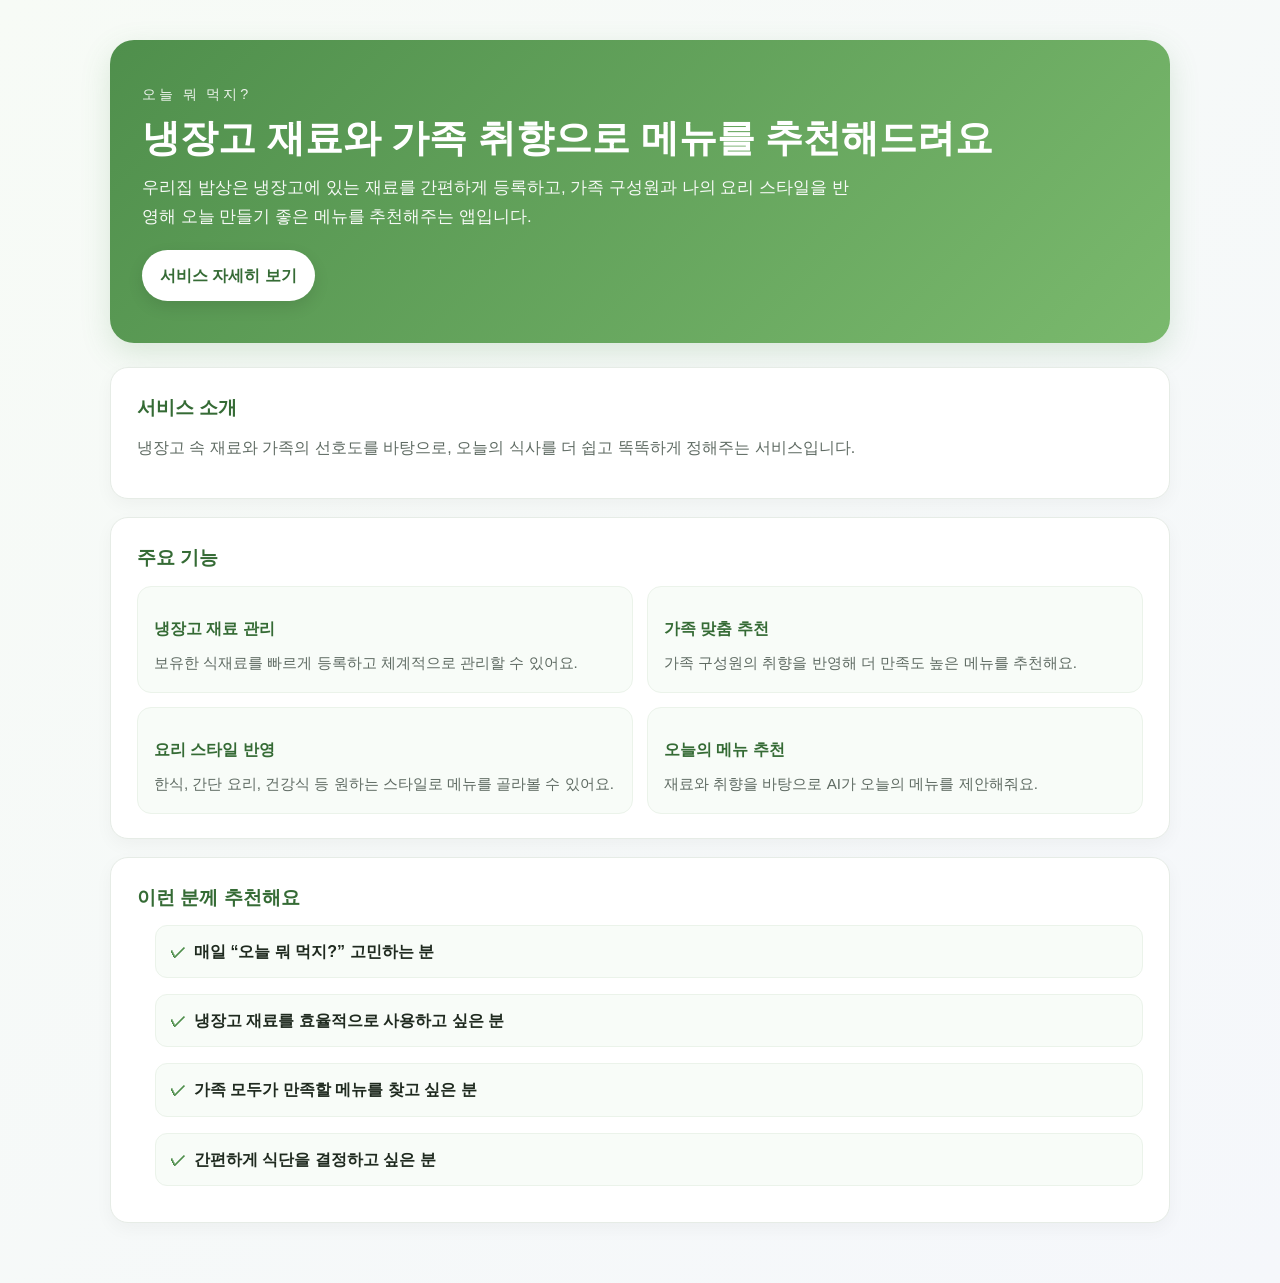
==== todaymenu/index.html @ 102089a0 "홈페이지" ====
<!DOCTYPE html>
<html lang="ko">
  <head>
    <meta charset="UTF-8" />
    <meta name="viewport" content="width=device-width, initial-scale=1.0" />
    <title>우리집 밥상</title>
    <link rel="stylesheet" href="support.css" />
  </head>
  <body>
    <main class="page">
      <section class="hero">
        <p class="eyebrow">오늘 뭐 먹지?</p>
        <h1>냉장고 재료와 가족 취향으로 메뉴를 추천해드려요</h1>
        <p class="sub">
          우리집 밥상은 냉장고에 있는 재료를 간편하게 등록하고, 가족 구성원과 나의 요리 스타일을 반영해 오늘 만들기 좋은 메뉴를 추천해주는 앱입니다.
        </p>
        <a class="button" href="#services">서비스 자세히 보기</a>
      </section>

      <div class="content">
        <section class="card" id="services">
          <h2>서비스 소개</h2>
          <p>
            냉장고 속 재료와 가족의 선호도를 바탕으로, 오늘의 식사를 더 쉽고 똑똑하게 정해주는 서비스입니다.
          </p>
        </section>

        <section class="card">
          <h2>주요 기능</h2>
          <div class="feature-grid">
            <article class="feature-item">
              <h3>냉장고 재료 관리</h3>
              <p>보유한 식재료를 빠르게 등록하고 체계적으로 관리할 수 있어요.</p>
            </article>
            <article class="feature-item">
              <h3>가족 맞춤 추천</h3>
              <p>가족 구성원의 취향을 반영해 더 만족도 높은 메뉴를 추천해요.</p>
            </article>
            <article class="feature-item">
              <h3>요리 스타일 반영</h3>
              <p>한식, 간단 요리, 건강식 등 원하는 스타일로 메뉴를 골라볼 수 있어요.</p>
            </article>
            <article class="feature-item">
              <h3>오늘의 메뉴 추천</h3>
              <p>재료와 취향을 바탕으로 AI가 오늘의 메뉴를 제안해줘요.</p>
            </article>
          </div>
        </section>

        <section class="card">
          <h2>이런 분께 추천해요</h2>
          <ul class="check-list">
            <li>매일 “오늘 뭐 먹지?” 고민하는 분</li>
            <li>냉장고 재료를 효율적으로 사용하고 싶은 분</li>
            <li>가족 모두가 만족할 메뉴를 찾고 싶은 분</li>
            <li>간편하게 식단을 결정하고 싶은 분</li>
          </ul>
        </section>
      </div>
    </main>
  </body>
</html>
---- todaymenu/support.css ----
:root {
  color-scheme: light;
  --bg: #f5f7fb;
  --card: #ffffff;
  --primary: #4f8f4c;
  --primary-dark: #356b35;
  --text: #1f2a1f;
  --muted: #5f6b63;
  --border: #e6ece6;
}

* {
  box-sizing: border-box;
}

body {
  margin: 0;
  font-family: 'Apple SD Gothic Neo', 'Malgun Gothic', sans-serif;
  background: linear-gradient(135deg, #f7fbf6 0%, var(--bg) 100%);
  color: var(--text);
  line-height: 1.7;
}

.page {
  max-width: 1100px;
  margin: 0 auto;
  padding: 40px 20px 60px;
}

.hero {
  background: linear-gradient(135deg, var(--primary) 0%, #7ab96d 100%);
  color: white;
  padding: 42px 32px;
  border-radius: 24px;
  box-shadow: 0 10px 30px rgba(79, 143, 76, 0.18);
  margin-bottom: 24px;
}

.eyebrow {
  margin: 0 0 8px;
  font-size: 0.9rem;
  letter-spacing: 0.2em;
  text-transform: uppercase;
  opacity: 0.9;
}

.hero h1 {
  margin: 0 0 12px;
  font-size: clamp(1.8rem, 3vw, 2.5rem);
  line-height: 1.25;
}

.sub {
  margin: 0;
  font-size: 1.05rem;
  opacity: 0.95;
  max-width: 720px;
}

.button {
  display: inline-block;
  margin-top: 18px;
  padding: 12px 18px;
  background: #ffffff;
  color: var(--primary-dark);
  border-radius: 999px;
  font-weight: 700;
  text-decoration: none;
  box-shadow: 0 6px 16px rgba(0, 0, 0, 0.1);
}

.content {
  display: grid;
  gap: 18px;
}

.card {
  background: var(--card);
  border: 1px solid var(--border);
  border-radius: 18px;
  padding: 24px 26px;
  box-shadow: 0 6px 18px rgba(0, 0, 0, 0.04);
}

.card h2 {
  margin: 0 0 10px;
  font-size: 1.2rem;
  color: var(--primary-dark);
}

.card p {
  margin: 0 0 12px;
  color: var(--muted);
}

.feature-grid {
  display: grid;
  grid-template-columns: repeat(2, minmax(0, 1fr));
  gap: 14px;
  margin-top: 12px;
}

.feature-item {
  background: #f8fcf8;
  border: 1px solid #ebf3ea;
  border-radius: 14px;
  padding: 16px;
}

.feature-item h3 {
  margin: 0 0 6px;
  font-size: 1rem;
  color: var(--primary-dark);
}

.feature-item p {
  margin: 0;
  color: var(--muted);
  font-size: 0.95rem;
}

.check-list {
  list-style: none;
  padding: 0;
  margin: 10px 0 0;
  display: grid;
  gap: 10px;
}

.check-list li {
  padding: 12px 14px;
  border-radius: 12px;
  background: #f8fcf8;
  border: 1px solid #ebf3ea;
  color: var(--text);
  font-weight: 600;
}

.check-list li::before {
  content: '✓';
  color: var(--primary);
  margin-right: 8px;
}

.mail-link,
.text-link {
  display: inline-block;
  color: var(--primary);
  font-weight: 600;
  text-decoration: none;
}

.mail-link:hover,
.text-link:hover {
  text-decoration: underline;
}

.content ul {
  padding-left: 18px;
  margin: 8px 0 12px;
  color: var(--muted);
}

.content li + li {
  margin-top: 6px;
}

.content h3 {
  margin: 12px 0 8px;
  color: var(--primary-dark);
}

@media (max-width: 700px) {
  .hero {
    padding: 28px 20px;
  }

  .feature-grid {
    grid-template-columns: 1fr;
  }
}
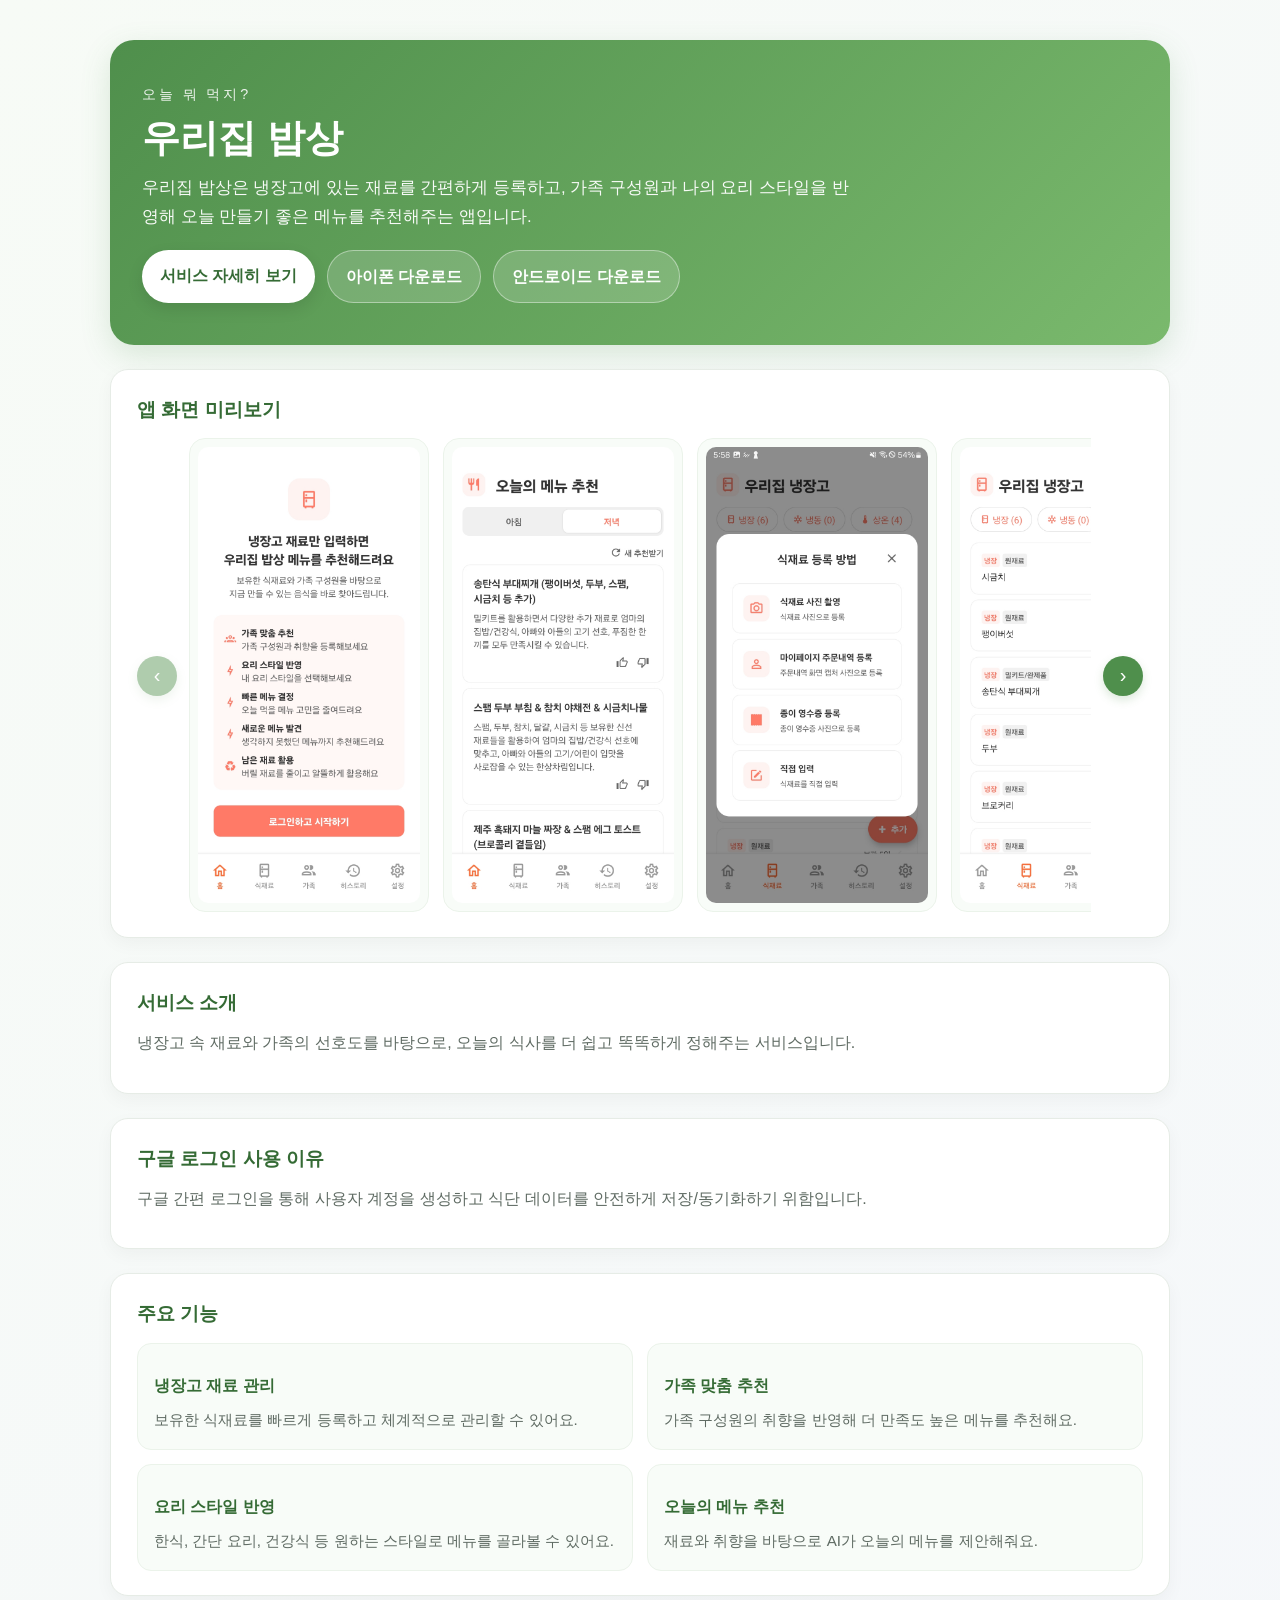
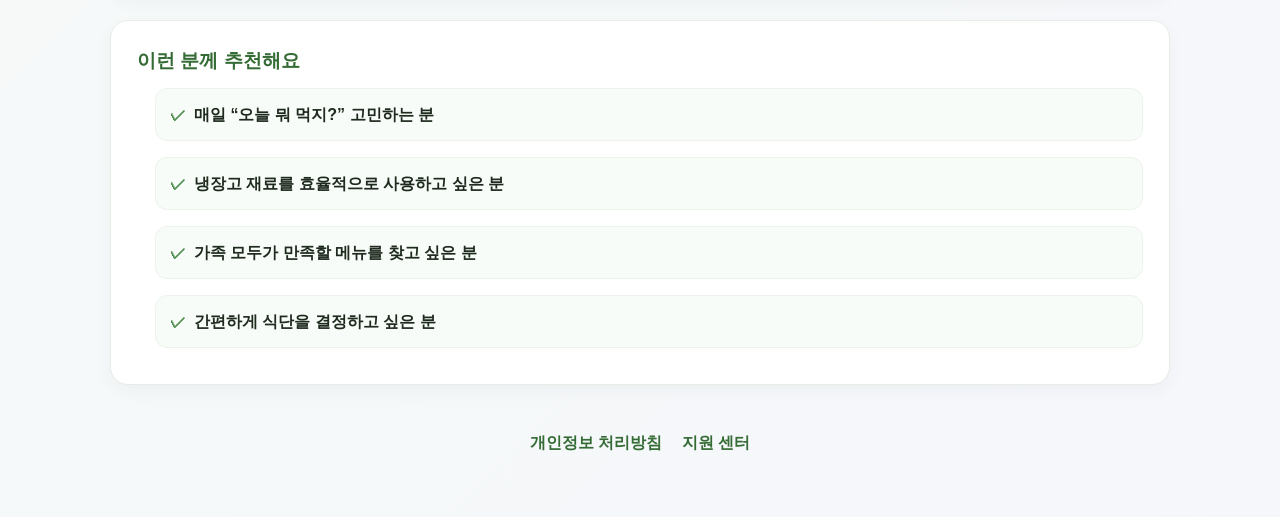
==== commit f29b6d85: "홈페이지 수정" ====
--- a/todaymenu/index.html
+++ b/todaymenu/index.html
@@ -1,7 +1,11 @@
-<!DOCTYPE html>
+<!doctype html>
 <html lang="ko">
   <head>
     <meta charset="UTF-8" />
+    <meta
+      name="google-site-verification"
+      content="t8aH_08BepbpJwUbetvI-pJ4BI9tPhJTpKf7H_D447Y"
+    />
     <meta name="viewport" content="width=device-width, initial-scale=1.0" />
     <title>우리집 밥상</title>
     <link rel="stylesheet" href="support.css" />
@@ -10,18 +14,63 @@
     <main class="page">
       <section class="hero">
         <p class="eyebrow">오늘 뭐 먹지?</p>
-        <h1>냉장고 재료와 가족 취향으로 메뉴를 추천해드려요</h1>
+        <h1>우리집 밥상</h1>
         <p class="sub">
-          우리집 밥상은 냉장고에 있는 재료를 간편하게 등록하고, 가족 구성원과 나의 요리 스타일을 반영해 오늘 만들기 좋은 메뉴를 추천해주는 앱입니다.
+          우리집 밥상은 냉장고에 있는 재료를 간편하게 등록하고, 가족 구성원과
+          나의 요리 스타일을 반영해 오늘 만들기 좋은 메뉴를 추천해주는 앱입니다.
         </p>
-        <a class="button" href="#services">서비스 자세히 보기</a>
+        <div class="hero-actions">
+          <a class="button" href="#services">서비스 자세히 보기</a>
+          <a class="button secondary" href="https://apps.apple.com/kr/app/%EC%9A%B0%EB%A6%AC%EC%A7%91-%EB%B0%A5%EC%83%81/id6788983086" target="_blank" rel="noopener noreferrer">아이폰 다운로드</a>
+          <a class="button secondary" href="https://play.google.com/store/apps/details?id=com.seyeon.todaymenu" target="_blank" rel="noopener noreferrer">안드로이드 다운로드</a>
+        </div>
       </section>
 
       <div class="content">
+        <section class="card">
+          <h2>앱 화면 미리보기</h2>
+          <div class="app-gallery">
+            <button class="gallery-nav prev" type="button" aria-label="이전 이미지">
+              ‹
+            </button>
+            <div class="gallery-viewport">
+              <div class="gallery-track">
+                <div class="gallery-item">
+                  <img src="image/1000000949.jpg" alt="우리집 밥상 앱 메인 화면" />
+                </div>
+                <div class="gallery-item">
+                  <img src="image/1000000952.jpg" alt="우리집 밥상 앱 식단 추천 화면" />
+                </div>
+                <div class="gallery-item">
+                  <img src="image/1000000953.jpg" alt="우리집 밥상 앱 재료 등록 화면" />
+                </div>
+                <div class="gallery-item">
+                  <img src="image/1000000954.jpg" alt="우리집 밥상 앱 식단 관리 화면" />
+                </div>
+                <div class="gallery-item">
+                  <img src="image/1000000955.jpg" alt="우리집 밥상 앱 설정 화면" />
+                </div>
+              </div>
+            </div>
+            <button class="gallery-nav next" type="button" aria-label="다음 이미지">
+              ›
+            </button>
+          </div>
+        </section>
+
         <section class="card" id="services">
           <h2>서비스 소개</h2>
           <p>
-            냉장고 속 재료와 가족의 선호도를 바탕으로, 오늘의 식사를 더 쉽고 똑똑하게 정해주는 서비스입니다.
+            냉장고 속 재료와 가족의 선호도를 바탕으로, 오늘의 식사를 더 쉽고
+            똑똑하게 정해주는 서비스입니다.
+          </p>
+        </section>
+
+        <section class="card">
+          <h2>구글 로그인 사용 이유</h2>
+          <p>
+            구글 간편 로그인을 통해 사용자 계정을 생성하고 식단 데이터를
+            안전하게 저장/동기화하기 위함입니다.
           </p>
         </section>
 
@@ -30,7 +79,9 @@
           <div class="feature-grid">
             <article class="feature-item">
               <h3>냉장고 재료 관리</h3>
-              <p>보유한 식재료를 빠르게 등록하고 체계적으로 관리할 수 있어요.</p>
+              <p>
+                보유한 식재료를 빠르게 등록하고 체계적으로 관리할 수 있어요.
+              </p>
             </article>
             <article class="feature-item">
               <h3>가족 맞춤 추천</h3>
@@ -38,7 +89,10 @@
             </article>
             <article class="feature-item">
               <h3>요리 스타일 반영</h3>
-              <p>한식, 간단 요리, 건강식 등 원하는 스타일로 메뉴를 골라볼 수 있어요.</p>
+              <p>
+                한식, 간단 요리, 건강식 등 원하는 스타일로 메뉴를 골라볼 수
+                있어요.
+              </p>
             </article>
             <article class="feature-item">
               <h3>오늘의 메뉴 추천</h3>
@@ -57,6 +111,56 @@
           </ul>
         </section>
       </div>
+
+      <footer class="page-footer">
+        <a href="privacy_policy.html" class="footer-link">개인정보 처리방침</a>
+        <a href="support.html" class="footer-link">지원 센터</a>
+      </footer>
     </main>
+    <script>
+      document.addEventListener("DOMContentLoaded", () => {
+        const track = document.querySelector(".gallery-track");
+        const prevBtn = document.querySelector(".gallery-nav.prev");
+        const nextBtn = document.querySelector(".gallery-nav.next");
+        const items = Array.from(document.querySelectorAll(".gallery-item"));
+
+        if (!track || !prevBtn || !nextBtn || items.length === 0) {
+          return;
+        }
+
+        let currentIndex = 0;
+
+        const updateView = () => {
+          const firstItem = items[0];
+          if (!firstItem) {
+            return;
+          }
+
+          const gap = parseFloat(getComputedStyle(track).columnGap) || 14;
+          const itemWidth = firstItem.getBoundingClientRect().width + gap;
+          track.style.transform = `translateX(-${currentIndex * itemWidth}px)`;
+
+          prevBtn.disabled = currentIndex === 0;
+          nextBtn.disabled = currentIndex >= items.length - 1;
+        };
+
+        prevBtn.addEventListener("click", () => {
+          if (currentIndex > 0) {
+            currentIndex -= 1;
+            updateView();
+          }
+        });
+
+        nextBtn.addEventListener("click", () => {
+          if (currentIndex < items.length - 1) {
+            currentIndex += 1;
+            updateView();
+          }
+        });
+
+        window.addEventListener("resize", updateView);
+        updateView();
+      });
+    </script>
   </body>
-</html>+</html>
--- a/todaymenu/support.css
+++ b/todaymenu/support.css
@@ -57,9 +57,15 @@
   max-width: 720px;
 }
 
+.hero-actions {
+  display: flex;
+  flex-wrap: wrap;
+  gap: 12px;
+  margin-top: 18px;
+}
+
 .button {
   display: inline-block;
-  margin-top: 18px;
   padding: 12px 18px;
   background: #ffffff;
   color: var(--primary-dark);
@@ -69,9 +75,15 @@
   box-shadow: 0 6px 16px rgba(0, 0, 0, 0.1);
 }
 
+.button.secondary {
+  background: rgba(255, 255, 255, 0.16);
+  color: #ffffff;
+  border: 1px solid rgba(255, 255, 255, 0.4);
+  box-shadow: none;
+}
+
 .content {
-  display: grid;
-  gap: 18px;
+  display: block;
 }
 
 .card {
@@ -80,6 +92,7 @@
   border-radius: 18px;
   padding: 24px 26px;
   box-shadow: 0 6px 18px rgba(0, 0, 0, 0.04);
+  margin-bottom: 24px;
 }
 
 .card h2 {
@@ -91,6 +104,62 @@
 .card p {
   margin: 0 0 12px;
   color: var(--muted);
+}
+
+.app-gallery {
+  display: flex;
+  align-items: center;
+  gap: 12px;
+  margin-top: 12px;
+}
+
+.gallery-viewport {
+  flex: 1;
+  overflow: hidden;
+}
+
+.gallery-track {
+  display: flex;
+  gap: 14px;
+  width: max-content;
+  transition: transform 0.3s ease;
+  will-change: transform;
+}
+
+.gallery-item {
+  flex: 0 0 clamp(200px, 28vw, 240px);
+  background: #f8fcf8;
+  border: 1px solid #ebf3ea;
+  border-radius: 16px;
+  padding: 8px;
+  overflow: hidden;
+}
+
+.gallery-item img {
+  display: block;
+  width: 100%;
+  object-fit: cover;
+  border-radius: 10px;
+}
+
+.gallery-nav {
+  border: none;
+  background: var(--primary);
+  color: #ffffff;
+  width: 40px;
+  height: 40px;
+  border-radius: 50%;
+  cursor: pointer;
+  font-size: 1.25rem;
+  display: flex;
+  align-items: center;
+  justify-content: center;
+  box-shadow: 0 4px 10px rgba(79, 143, 76, 0.2);
+}
+
+.gallery-nav:disabled {
+  opacity: 0.45;
+  cursor: not-allowed;
 }
 
 .feature-grid {
@@ -170,11 +239,38 @@
   color: var(--primary-dark);
 }
 
+.page-footer {
+  display: flex;
+  justify-content: center;
+  gap: 20px;
+  padding: 20px 10px 0;
+  flex-wrap: wrap;
+}
+
+.footer-link {
+  color: var(--primary-dark);
+  font-weight: 600;
+  text-decoration: none;
+}
+
+.footer-link:hover {
+  text-decoration: underline;
+}
+
 @media (max-width: 700px) {
   .hero {
     padding: 28px 20px;
   }
 
+  .gallery-item {
+    flex-basis: min(72vw, 220px);
+  }
+
+  .gallery-nav {
+    width: 36px;
+    height: 36px;
+  }
+
   .feature-grid {
     grid-template-columns: 1fr;
   }
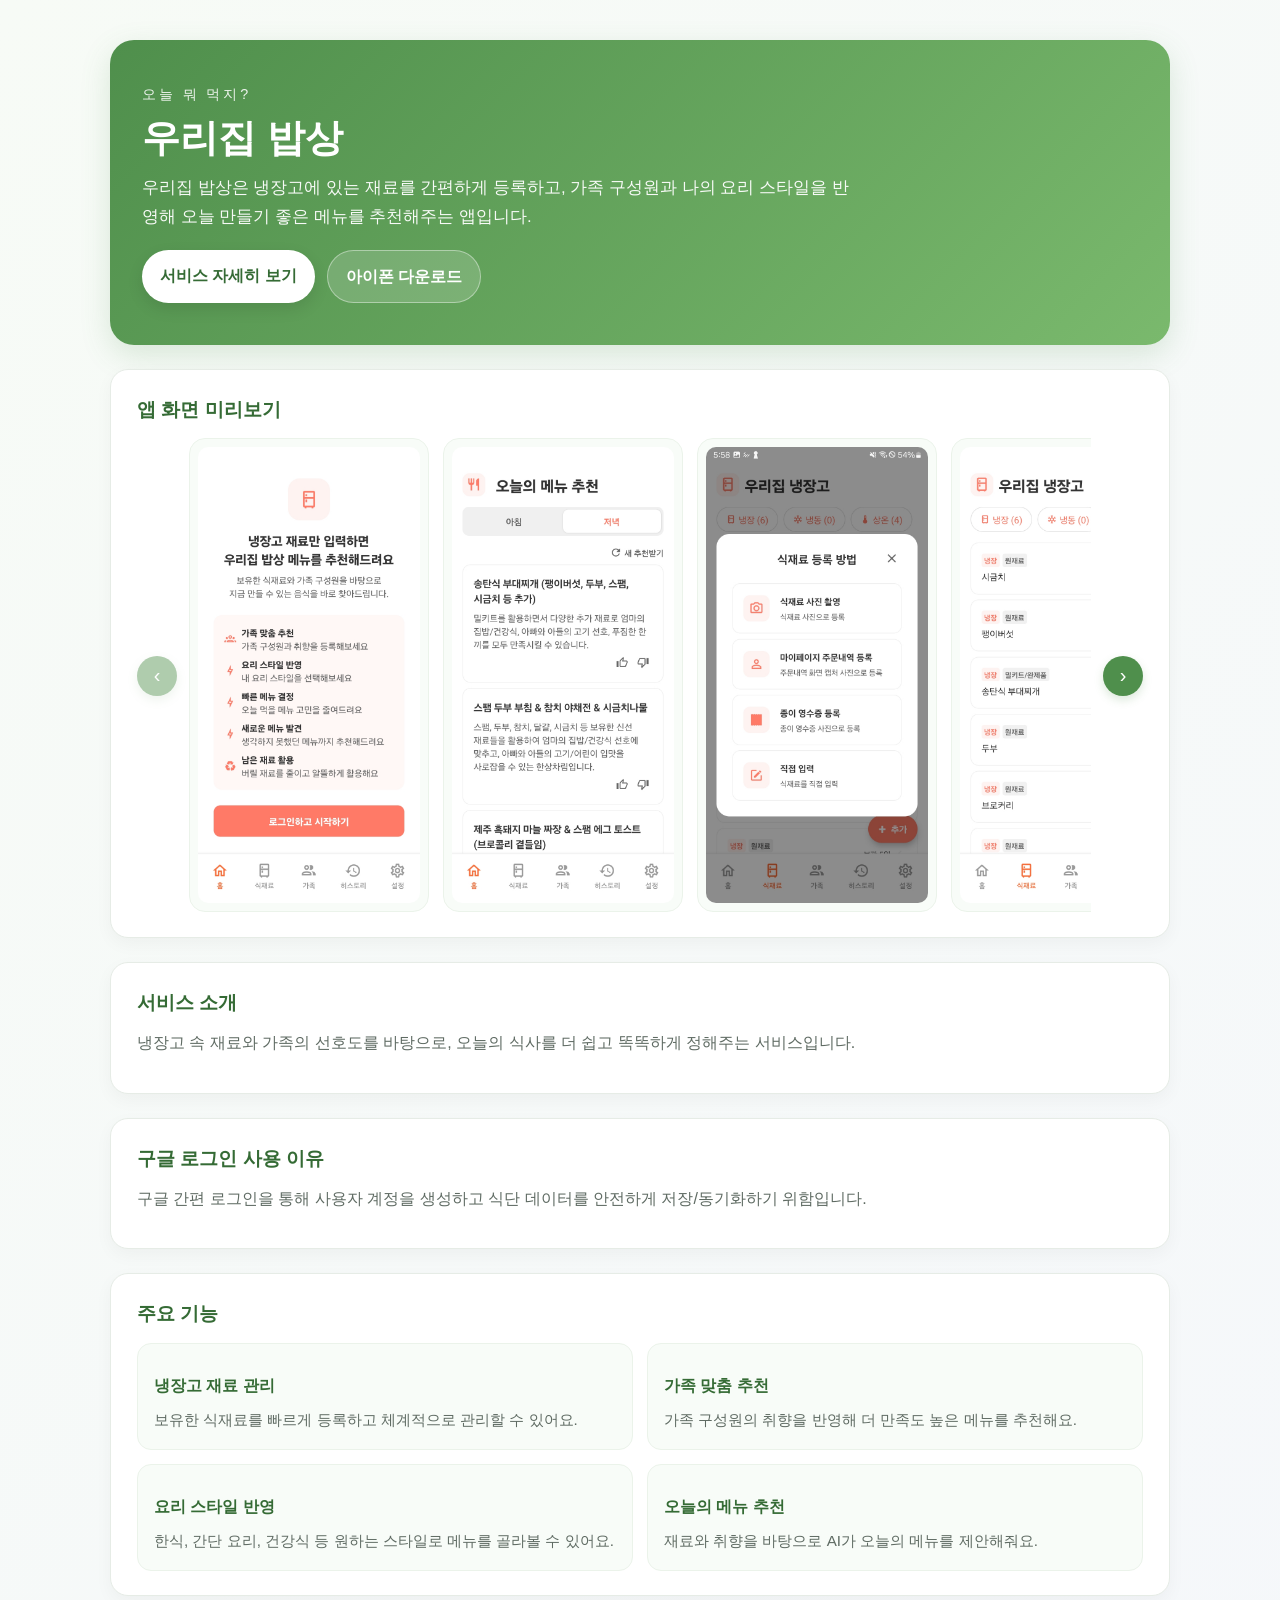
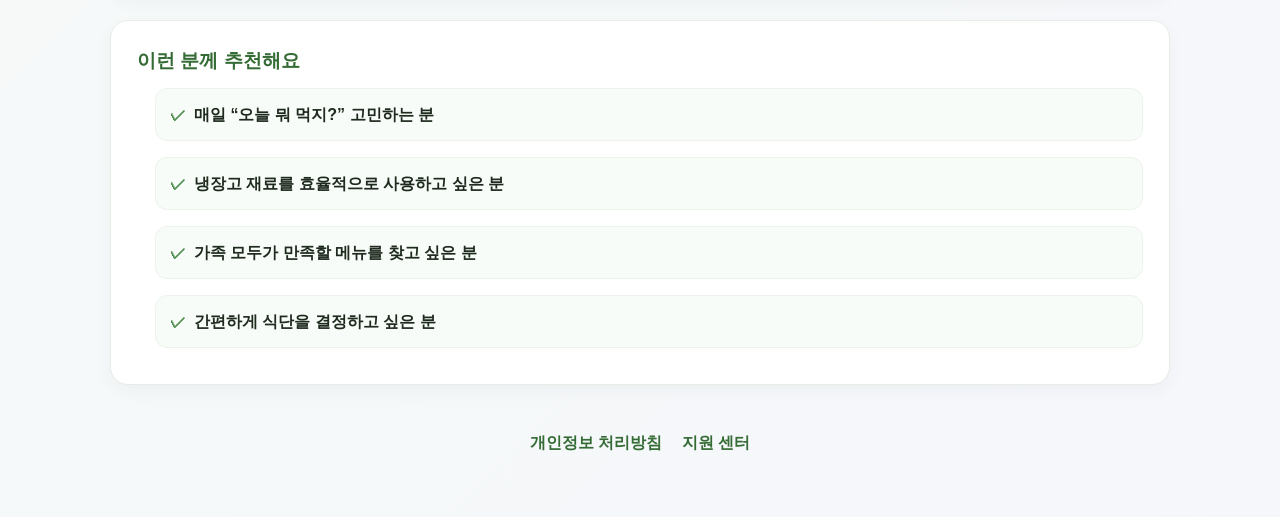
==== commit c3d979cf: "안드 다운 주석" ====
--- a/todaymenu/index.html
+++ b/todaymenu/index.html
@@ -22,7 +22,7 @@
         <div class="hero-actions">
           <a class="button" href="#services">서비스 자세히 보기</a>
           <a class="button secondary" href="https://apps.apple.com/kr/app/%EC%9A%B0%EB%A6%AC%EC%A7%91-%EB%B0%A5%EC%83%81/id6788983086" target="_blank" rel="noopener noreferrer">아이폰 다운로드</a>
-          <a class="button secondary" href="https://play.google.com/store/apps/details?id=com.seyeon.todaymenu" target="_blank" rel="noopener noreferrer">안드로이드 다운로드</a>
+          <!-- <a class="button secondary" href="https://play.google.com/store/apps/details?id=com.seyeon.todaymenu" target="_blank" rel="noopener noreferrer">안드로이드 다운로드</a> -->
         </div>
       </section>
 
